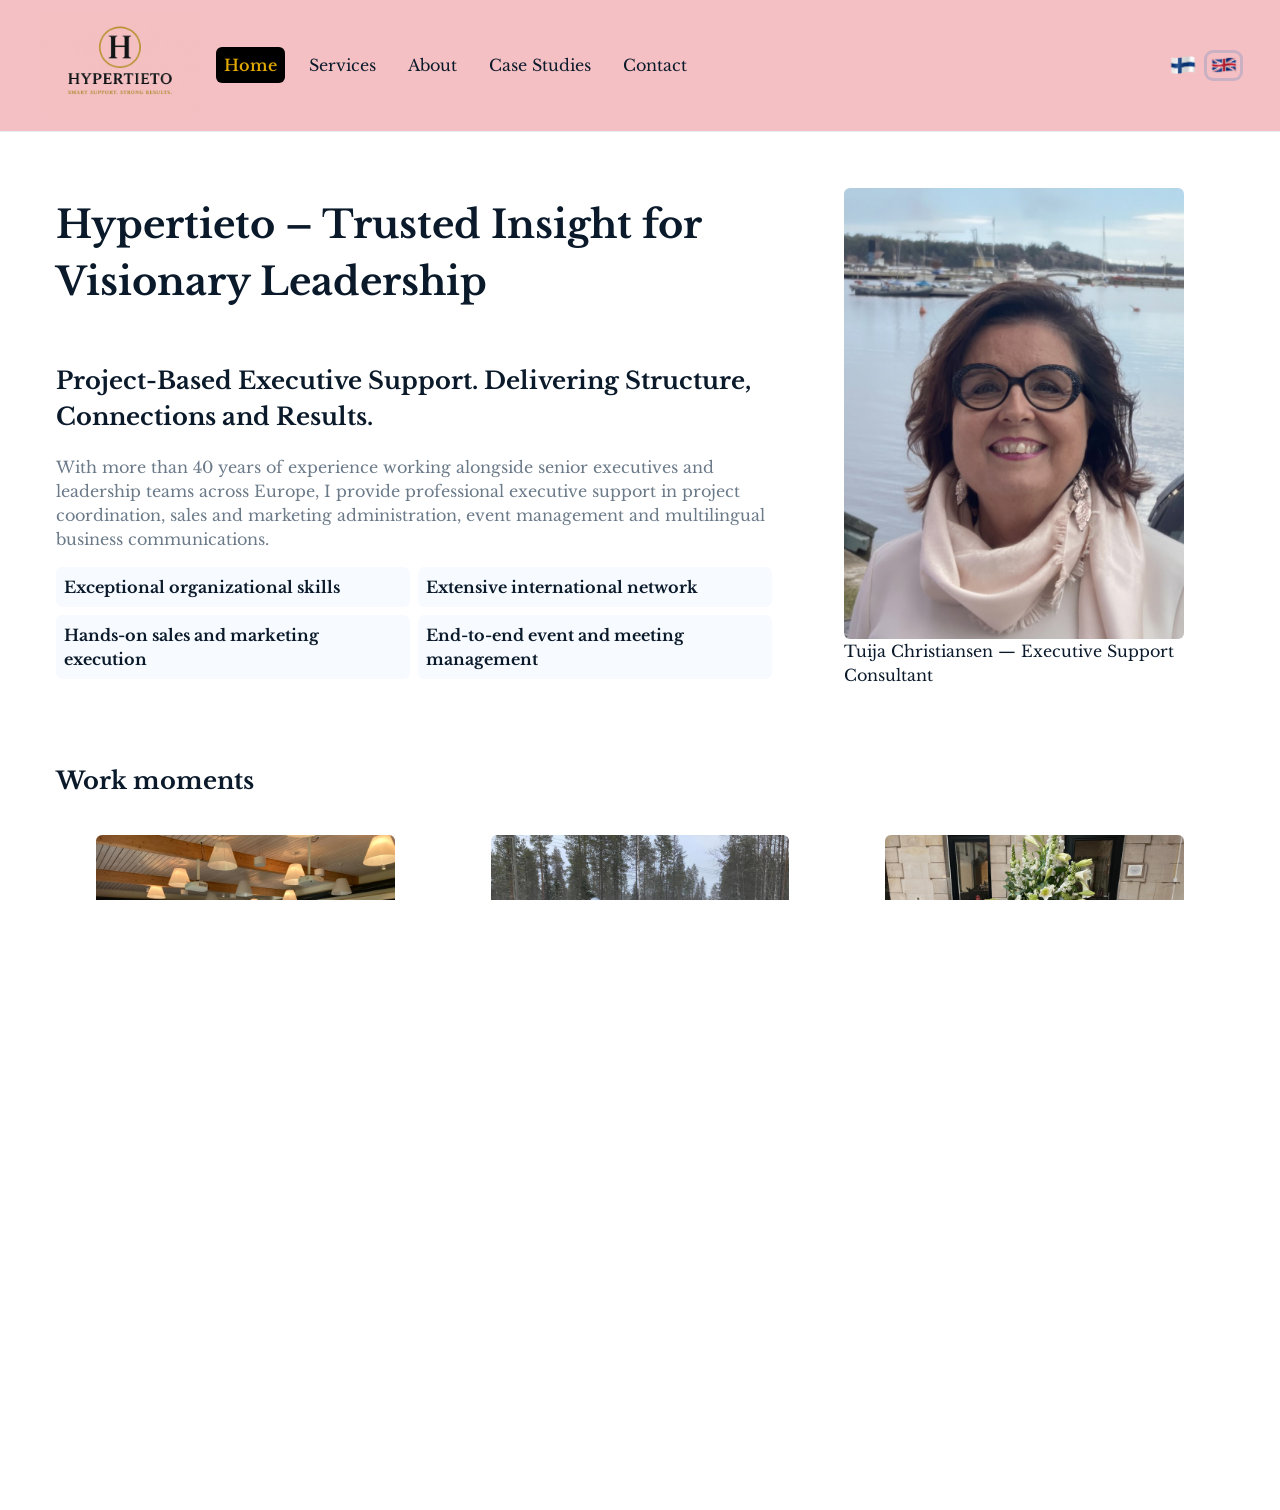
==== en/index.html @ 05f3f586 "Update contact icons and links across multiple HTML files for consistency" ====
<!doctype html>
<!--===========================================================================================

    Hypertieto - englanninkielinen etusivu
    Rakenne: header, main, footer
    Muokkaa pääsisältöä kohdasta: PÄÄSISÄLTÖ
    
============================================================================================-->

<html lang="en">
<head>
    <meta charset="utf-8">
    <meta name="viewport" content="width=device-width, initial-scale=1.0">
    <meta name="description" content="Hypertieto – Virtual Executive Assistant Services. Executive Assistant services delivered as projects: organisation, sales & marketing support, events and meetings.">
    <link rel="icon" href="../img/favicon.ico">
    <title>Hypertieto - Trusted Insight for Visionary Leadership</title>

    <link rel="preconnect" href="https://fonts.googleapis.com">
    <link rel="preconnect" href="https://fonts.gstatic.com" crossorigin>
    <link href="https://fonts.googleapis.com/css2?family=Libre+Baskerville:ital,wght@0,400..700;1,400..700&display=swap"
        rel="stylesheet">

    <!-- Päätyylit -->
    <link rel="stylesheet" href="../css/styles.css">

    <!-- Kieliversiot / SEO -->
    <link rel="alternate" href="../index.html" hreflang="fi">
    <link rel="canonical" href="/en/index.html">
</head>

<body>
    <!-- ==============================================================
        HEADER: logo, päävalikko, kielivalinta ja mobiilivalikko
    =============================================================== -->
    <header class="site-header">
        <div class="container header-inner">
            <!-- Logo: linkki englanninkieliseen etusivuun -->
            <a href="/en/index.html" class="logo" aria-label="Hypertieto">
                <img src="/img/logo.png" alt="Hypertieto logo" width="160" height="40">
            </a>

            <!-- Päävalikko (näkyy suuremmilla näytöillä) -->
            <nav class="main-nav" aria-label="Main menu">
                <ul>
                    <li><a href="/en/index.html">Home</a></li>
                    <li><a href="/en/services.html">Services</a></li>
                    <li><a href="/en/about.html">About</a></li>
                    <li><a href="/en/case-studies.html">Case Studies</a></li>
                    <li><a href="/en/contact.html">Contact</a></li>
                </ul>
            </nav>

            <!-- Oikean reuna: kielivalinta ja mobiilivalikon painike -->
            <div class="header-right">
                <!-- Kielivalinnat -->
                <div class="lang-switch" aria-hidden="false">
                    <button class="lang-btn" id="lang-fi" aria-label="Suomi" title="Suomi">
                        <img src="/img/flag-fi.png" alt="Suomen lippu" width="28" height="20">
                    </button>
                    <button class="lang-btn" id="lang-en" aria-label="English" title="English">
                        <img src="/img/flag-en.png" alt="UK/US flag" width="28" height="20">
                    </button>
                </div>

                <!-- Hampurilaispainike mobiilivalikolle -->
                <button id="menu-toggle" class="menu-toggle" aria-expanded="false" aria-controls="mobile-menu"
                    aria-label="Open menu">
                    <span class="hamburger" aria-hidden="true"></span>
                </button>
            </div>
        </div>

        <!-- Mobiilivalikko (piilotettu oletuksena; JS näyttää/piilottaa) -->
        <div id="mobile-menu" class="mobile-menu" hidden>
            <nav aria-label="Mobile main menu">
                <ul>
                    <li><a href="/en/index.html">Home</a></li>
                    <li><a href="/en/services.html">Services</a></li>
                    <li><a href="/en/about.html">About</a></li>
                    <li><a href="/en/case-studies.html">Case Studies</a></li>
                    <li><a href="/en/contact.html">Contact</a></li>
                </ul>
            </nav>
        </div>
    </header>

    <!-- =================================================================
        PÄÄSISÄLTÖ
        Käyttäjälle ohjeet: Täällä saa tehdä muutoksia etusivun sisältöön!
    ================================================================== -->
    <main id="main" class="site-main">
        <!-- HERO-OSIO -->
        <section class="hero">
            <div class="container hero-grid">
                <!-- Tekstisisältö -->
                <div class="hero-content">
                    <h1 class="hero-title">Hypertieto – Trusted Insight for
                        Visionary Leadership</h1>
                    </br>
                    <h2>Project-Based Executive Support. Delivering Structure, Connections and Results.</h2>
                    <p class="lead">
                        With more than 40 years of experience working alongside senior executives and leadership
                        teams across Europe, I provide professional executive support in project coordination, sales
                        and marketing administration, event management and multilingual business
                        communications.
                    </p>

                        <!-- CTA-painike
                        <div class="hero-ctas">
                            <a class="btn btn-primary" href="contact.html#book">Book a 20 min call</a>
                        </div>
                        -->

                    <!-- Vahvuuslista -->
                    <ul class="highlights">
                        <li><strong>Exceptional organizational skills</strong></li>
                        <li><strong>Extensive international network</strong></li>
                        <li><strong>Hands-on sales and marketing execution</strong></li>
                        <li><strong>End-to-end event and meeting management</strong></li>
                    </ul>
                </div>

                <!-- Profiilikuva -->
                <figure class="hero-figure">
                    <img src="../img/tuija_2.jpg" alt="Tuija Christiansen profile" width="420" height="560">
                    <figcaption>Tuija Christiansen — Executive Support Consultant</figcaption>
                </figure>
            </div>
        </section>

        <!-- GALLERIA -->
        <section class="gallery-teaser">
            <div class="container">
                <h2>Work moments</h2>

                <div class="gallery-grid">
                    <figure>
                        <img src="../img/meeting_germany.jpg" alt="Meeting room organised by Tuija" width="360"
                            height="240" loading="lazy">
                        <figcaption>Meeting room in Germany</figcaption>
                    </figure>
                    <figure>
                        <img src="../img/finland.jpg" alt="Leadership team snowmobile outing in Finland" width="360"
                            height="240" loading="lazy">
                        <figcaption>Team day in Finland</figcaption>
                    </figure>
                    <figure>
                        <img src="../img/food.jpg" alt="Catering at an event" width="360" height="240" loading="lazy">
                        <figcaption>Event catering</figcaption>
                    </figure>
                </div>

                <p><a class="btn" href="case-studies.html">See case studies</a></p>
            </div>
        </section>
    </main>

    <!-- ==============================================================
       ALATUNNISTE / FOOTER
    =============================================================== -->
    <footer class="site-footer">
        <div class="container footer-grid">
            <div>
                <h3>Hypertieto</h3>
                <p>Tuija Christiansen | Executive Support Consultant | Project Coordination, Events & Executive
                Services Across Europe</p>

                <!-- Yhteystiedot -->
                <div class="footer-contact">
                    <a href="mailto:tuija.christiansen@hypertieto.fi" class="contact-link">
                        <svg class="contact-icon" xmlns="https://www.w3.org/2000/svg" viewBox="0 0 512 512"
                            aria-hidden="true">
                            <path fill="currentColor"
                                d="M502.3 190.8 327.4 338.2c-22.2 18.9-54.6 18.9-76.8 0L9.7 190.8C3.9 186.1 0 178.7 0 170.7V96c0-26.5 21.5-48 48-48h416c26.5 0 48 21.5 48 48v74.7c0 8-3.9 15.4-9.7 20.1zM0 224v192c0 26.5 21.5 48 48 48h416c26.5 0 48-21.5 48-48V224L327.4 371.4c-22.2 18.9-54.6 18.9-76.8 0L0 224z" />
                        </svg>
                        <span>tuija.christiansen@hypertieto.fi</span>
                    </a>

                    <a href="tel:+358505681187" class="contact-link">
                        <svg class="contact-icon" xmlns="https://www.w3.org/2000/svg" viewBox="0 0 512 512"
                            aria-hidden="true">
                            <path fill="currentColor"
                                d="M511.7 387.3c-2.2 49.6-42.2 89.6-91.8 91.8-52.8 2.4-105.6-14.2-152.8-47.2-47.2-33-85.6-77.6-114.4-129.6-28.8-52-44.8-108.8-47.2-161.6-2.2-49.6 39.2-91.6 88.8-93.8 23.2-1 46.4 6.4 64.8 21.6l46.4 37.6c18.4 15.2 24.8 40.8 16.8 63.2l-20.8 57.6c-4.8 13.6-16.8 23.2-31.2 25.6l-52.8 8.8c14.4 28.8 34.4 55.2 58.4 77.6 24 22.4 51.2 40.8 80 54.4l8.8-52.8c2.4-14.4 12-26.4 25.6-31.2l57.6-20.8c22.4-8 48-1.6 63.2 16.8l37.6 46.4c15.2 18.4 22.6 41.6 21.6 64.8z" />
                        </svg>
                        <span>+358 50 5681187</span>
                    </a>
                </div>

                <!-- LinkedIn -->
                <div class="footer-social">
                    <a href="https://www.linkedin.com/in/tuija-christiansen-08aa6456/" class="linkedin-btn"
                        target="_blank" rel="noopener noreferrer">
                        <svg xmlns="https://www.w3.org/2000/svg" viewBox="0 0 448 512" class="linkedin-icon"
                            aria-hidden="true">
                            <path fill="currentColor"
                                d="M100.28 448H7.4V148.9h92.88zm-46.44-341C24.3 107 0 82.7 0 53.5A53.5 53.5 0 0 1 53.5 0C82.7 0 107 24.3 107 53.5c0 29.2-24.3 53.5-53.5 53.5zM447.9 448h-92.4V304.1c0-34.3-12.3-57.7-43.1-57.7-23.5 0-37.6 15.8-43.8 31.1-2.2 5.3-2.8 12.7-2.8 20.1V448h-92.4s1.2-270.7 0-299.1h92.4v42.4c12.3-19 34.3-46 83.5-46 61 0 107 39.8 107 125.4V448z" />
                        </svg>
                        <span>Let's connect!</span>
                    </a>
                </div>
            </div>

            <!-- Päivitysaikaleima -->
            <div class="footer-meta">
                <p>Last updated: <time datetime="2025-12-06">6 Dec 2025</time></p>
            </div>
        </div>
    </footer>

    <!-- Pää-JavaScript (käsittelee mobiilivalikon, kielivalinnan ja aktiivisen linkin korostuksen) -->
    <script src="../js/main.js" defer></script>
</body>

</html>
---- css/styles.css ----
/*  ====================================================================================================
    HUOM! Tässä tiedostossa muutetaan sivun visuaallista ilmettä. Jonas muokkaa tätä tarvittaessa.
    Jos et tiedä mitä teet, älä muokkaa tätä tiedostoa vahingossa.
    ====================================================================================================*/

/* =========================
   Perusasetukset ja muuttujat
   ========================= */
:root{
  --bg: #ffffff;
  --text: #0b1a2b;
  --muted: #6b7a89;
  --accent: #cd9b05;            /* pääaccent-väri (kulta) */
  --accent-alpha: rgba(205,155,5,0.85);
  --accent-2: #0b8f6b;
  --header-pink: #F5C0C3;       /* headerin / mobiilin korostusväri (vaaleanpunainen) */
  --max-width: 1200px;
  --container-padding: 1rem;
  --radius: 8px;
  --focus: 3px solid rgba(10,102,194,0.18);
  font-family: "Libre Baskerville", serif;
  color-scheme: light;
}

/* =========================
     Libre Baskerville - KAIKKI TEKSTIT
   ========================= */

/* Perusasetukset */
* { box-sizing: border-box; }
html, body { height: 100%; }
body{
  margin: 0;
  background: var(--bg);
  color: var(--text);
  line-height: 1.5;
  -webkit-font-smoothing: antialiased;
  font-size: 16px;
}

/* =========================
   Container
   ========================= */
.container{
  max-width: var(--max-width);
  margin: 0 auto;
  padding: 0 var(--container-padding);
}

/* =========================
   Header ja navigaatio
   ========================= */
.site-header{
  background: var(--header-pink);
  border-bottom: 1px solid #e6eef6;
  position: sticky;
  top: 0;
  z-index: 50;
}

.header-inner{
  display: flex;
  align-items: center;
  justify-content: space-between;
  gap: 1rem;
  padding: 0.75rem 0;
  width: 100%;
}

.header-right{
  margin-left: auto;
  display: flex;
  align-items: center;
  gap: 0.5rem;
}

/* Liput kielivaihtoehdoille */
.lang-switch{
  display: flex;
  gap: 0.5rem;
  align-items: center;
}
.lang-btn{
  background: transparent;
  border: 0;
  padding: 0.15rem;
  border-radius: 6px;
  cursor: pointer;
}
.lang-btn img{
  width: 28px;
  height: 20px;
  display: block;
  border-radius: 3px;
}
.lang-btn:focus{
  outline: none;
  box-shadow: 0 0 0 3px rgba(10,102,194,0.18);
}
.lang-btn.active-lang{
  box-shadow: 0 0 0 3px rgba(10,102,194,0.18);
}

/* Päävalikko (desktop) */
.main-nav ul{
  list-style: none;
  margin: 0;
  padding: 0;
  display: flex;
  gap: 1rem;
}
.main-nav a{
  color: var(--text);
  text-decoration: none;
  padding: 0.5rem;
  border-radius: 6px;
  transition: background .18s ease, color .18s ease;
}
.main-nav a:hover,
.main-nav a:focus{
  background: #000;
  color: #e2aa00;
}
.main-nav a[data-current="true"]{
  background: #000;
  color: #e2aa00;
  font-weight: 600;
}

/* Hampurilaispainike */
.menu-toggle{
  width: 44px;
  height: 36px;
  border-radius: 8px;
  border: 0;
  background: transparent;
  cursor: pointer;
  display: inline-flex;
  align-items: center;
  justify-content: center;
  padding: 6px;
}
.menu-toggle:focus{
  outline: none;
  box-shadow: 0 0 0 3px rgba(10,102,194,0.18);
}

/* Hampurilaisvalikon sivut */
.hamburger,
.hamburger::before,
.hamburger::after{
  display: block;
  width: 22px;
  height: 2px;
  background: var(--text);
  border-radius: 2px;
  transition: transform .25s ease, opacity .25s ease;
  position: relative;
}
.hamburger::before,
.hamburger::after{
  content: "";
  position: absolute;
  left: 0;
}
.hamburger::before{ top: -7px; }
.hamburger::after{ top: 7px; }
.menu-toggle[aria-expanded="true"] .hamburger{ background: transparent; }
.menu-toggle[aria-expanded="true"] .hamburger::before{
  transform: translateY(7px) rotate(45deg);
}
.menu-toggle[aria-expanded="true"] .hamburger::after{
  transform: translateY(-7px) rotate(-45deg);
}

/* =========================
   Mobiilivalikko
   ========================= */
.mobile-menu{
  position: fixed;
  inset: 0;
  display: grid;
  place-items: center;
  background: rgba(6,18,30,0.75);
  z-index: 120;
  padding: 2.5rem 1rem;
  transition: opacity .25s ease, transform .25s ease;
  opacity: 0;
  transform: scale(.98);
}
.mobile-menu[hidden]{ display: none; }
.mobile-menu[aria-hidden="false"]{ opacity: 1; transform: scale(1); }

.mobile-menu nav{ width: 100%; max-width: 420px; }
.mobile-menu nav ul{
  list-style: none;
  margin: 0;
  padding: 0;
  display: flex;
  flex-direction: column;
  gap: 1rem;
  align-items: flex-end;
}
.mobile-menu nav a{
  color: #fff;
  text-decoration: none;
  font-size: 1.15rem;
  padding: 0.5rem 0.75rem;
  border-radius: 8px;
  background: transparent;
  width: 100%;
  text-align: right;
  box-sizing: border-box;
}
.mobile-menu nav a:hover,
.mobile-menu nav a:focus{
  background: #000;
  color: #fff;
}

/* Mobiilin aktiivinen linkki käyttää headerin vaaleanpunaista väriä */
.mobile-menu nav a[data-current="true"] {
  background: #000;
  color: var(--header-pink);
  font-weight: 600;
}

@media (max-width: 420px){
  .mobile-menu nav ul{ align-items: center; }
  .mobile-menu nav a{ text-align: center; max-width: 100%; }
}

/* =========================
   Hero-osio
   ========================= */
.hero{ padding: 2.5rem 0; }
.hero-grid{
  display: grid;
  grid-template-columns: 1fr 420px;
  gap: 2rem;
  align-items: center;
}
.hero h1{
  font-size: clamp(1.6rem, 3.2vw, 2.4rem);
  margin: 0 0 0.5rem 0;
}
.lead{ color: var(--muted); margin: 0 0 1rem 0; }
.hero-ctas{ display: flex; gap: 0.75rem; margin: 1rem 0; }

/* =========================
   Painikkeet
   ========================= */
.btn{
  display: inline-block;
  padding: 0.6rem 1rem;
  border-radius: 8px;
  text-decoration: none;
  color: var(--text);
  border: 1px solid transparent;
  transition: background .18s ease, color .18s ease, transform .18s ease, box-shadow .18s ease;
  cursor: pointer;
  font-weight: 500;
}
.btn-primary{ background: var(--accent-alpha); color: #fff; }
.btn-outline{ background: transparent; border: 1px solid #cfe3fb; }
.btn:hover,
.btn:focus,
.btn-primary:hover,
.btn-primary:focus,
.btn-outline:hover,
.btn-outline:focus{
  background: #000;
  color: #fff;
  border-color: transparent;
  transform: translateY(-2px);
  box-shadow: 0 4px 12px rgba(10,102,194,0.2);
}

/* =========================
   Korostukset ja listat
   ========================= */
.highlights{
  list-style: none;
  padding: 0;
  margin: 1rem 0 0 0;
  display: grid;
  grid-template-columns: repeat(2, minmax(0,1fr));
  gap: 0.5rem;
}
.highlights li{
  background: #f7fbff;
  padding: 0.5rem;
  border-radius: 6px;
}

/* =========================
   Palveluiden kortit
   ========================= */
.service-grid{
  display: grid;
  grid-template-columns: repeat(3, 1fr);
  gap: 1rem;
  margin: 1.5rem 0;
}
.service-card{
  background: #fff;
  border: 1px solid #eef6fb;
  padding: 1rem;
  border-radius: 8px;
}
.service-card-media{
  position: relative;
  padding-top: 56.25%;
}
.service-card-media img{
  position: absolute;
  top: 0; left: 0;
  width: 100%;
  height: 100%;
}

.service-card:hover {
  border-color: #c9d3e7;
  background-color: #fafbff;
  box-shadow: 0 8px 24px rgba(11, 87, 208, 0.15);
  transform: translateY(-2px);
}

.service-card:focus {
  outline: none;
  border-color: #0b57d0;
  box-shadow:
    0 0 0 3px rgba(11, 87, 208, 0.25),
    0 8px 24px rgba(11, 87, 208, 0.15);
  background-color: #fafbff;
  transform: translateY(-2px);
}

/* =========================
   Referenssit ja lainaukset
   ========================= */
.cases .case{ margin-bottom: 1.25rem; }
.cases dl{
  display: grid;
  grid-template-columns: 120px 1fr;
  gap: 0.25rem 1rem;
}
.testimonials blockquote{
  background: #f3f7fb;
  padding: 1rem;
  border-left: 4px solid var(--accent);
  margin: 0.5rem 0;
  border-radius: 6px;
}

/* =========================
   Footer ja yhteystiedot
   ========================= */
.footer-contact{
  display: flex;
  flex-direction: column;
  gap: 0.75rem;
  margin: 1rem 0;
}
.contact-link{
  display: inline-flex;
  align-items: center;
  gap: 0.5rem;
  color: var(--text);
  text-decoration: none;
  font-weight: 500;
}
.contact-link:hover,
.contact-link:focus{
  color: var(--accent);
}
.contact-icon{
  width: 18px;
  height: 18px;
  flex-shrink: 0;
  fill: currentColor;
}

.site-footer{
  border-top: 1px solid #e6eef6;
  padding: 1.25rem 0;
  margin-top: 2rem;
  background: url("/img/background.jpeg") no-repeat center center;
  background-size: cover;
  color: #fff;
  position: relative;
}
.site-footer::before{
  content:"";
  position:absolute;
  inset:0;
  background: rgba(0,0,0,0.4);
  z-index:0;
}
.site-footer .container,
.site-footer .footer-grid,
.site-footer .footer-social,
.site-footer .footer-contact{
  position:relative;
  z-index:1;
}
.site-footer .contact-link{
  color:#fff;
}
.site-footer .contact-link:hover,
.site-footer .contact-link:focus{
  color:#cfe3fb;
}

/* LinkedIn painike footerissa */
.footer-social{ margin-top: 1rem; }
.linkedin-btn{
  display: inline-flex;
  align-items: center;
  gap: 0.5rem;
  background: #0a66c2;
  color: #fff;
  padding: 0.5rem 1rem;
  border-radius: 6px;
  text-decoration: none;
  font-weight: 600;
  transition: background .2s ease, color .2s ease;
}
.linkedin-btn:hover,
.linkedin-btn:focus{
  background: #000;
  color: #fff;
}
.linkedin-icon{
  width: 20px;
  height: 20px;
  flex-shrink: 0;
  fill: currentColor;
}

/* =========================
   Esteettömyys: fokus
   ========================= */
/* Näppäimistöfokus näkyviin, hiiriklikkauksissa ei näytetä oletuskehystä */
:focus:not(:focus-visible) { outline: none; }
:focus-visible { outline: var(--focus); outline-offset: 2px; }

/* =========================
   Responsiiviset katkaisupisteet
   ========================= */
@media (min-width: 701px){
  .main-nav{ display:flex; }
  .menu-toggle{ display:none; }
  .mobile-menu{ display:none; }
}

/* Tablet ja pienemmät näytöt */
@media (max-width: 1000px){
  .hero-grid{ grid-template-columns: 1fr 320px; }
  .service-grid{ grid-template-columns: repeat(2, 1fr); }
}

/* Mobiili */
@media (max-width: 700px){
  .header-inner{position: relative; justify-content: space-between;}
  .main-nav{display: none;}
  .menu-toggle{position: static; transform: none; margin: 0; z-index: 60;}
  .mobile-menu nav ul {align-items: center; text-align: center;}
  .mobile-menu nav a {text-align: center; max-width: 100%;  width: 100%;}
  .header-right {margin-left: auto;display: flex; align-items: center; gap: 0.5rem;}
  .hero-grid{grid-template-columns: 1fr;}
  .service-grid{grid-template-columns: 1fr;}
  .hero-figure{order: -1;} /* kuva näkyy ensin mobiilissa, teksti jälkeen */
  .lang-btn img{width: 24px; height: 18px;}
}

/* =========================
   Apuluokat
   ========================= */
.text-muted{ color: var(--muted); }
.center{ text-align: center; }

/* =========================
   Kuvien asetukset ja galleriat
   ========================= */
img{ max-width: 100%; height: auto; display: block; border-radius: 6px; }
.gallery-grid{
  display: grid;
  grid-template-columns: repeat(3, 1fr);
  gap: 1rem;
  margin-top: 1rem;
}
@media (max-width: 900px){ .gallery-grid{ grid-template-columns: repeat(2, 1fr); } }
@media (max-width: 600px){ .gallery-grid{ grid-template-columns: 1fr; } }

.about-grid{
  display: grid;
  grid-template-columns: 360px 1fr;
  gap: 1rem;
  align-items: start;
}
@media (max-width: 800px){ .about-grid{ grid-template-columns: 1fr; } }

.additional-photos{
  display: grid;
  grid-template-columns: repeat(2, 1fr);
  gap: 1rem;
  margin-top: 1rem;
}
@media (max-width: 700px){ .additional-photos{ grid-template-columns: 1fr; } }

/* =========================
   Lomakkeet ja validointi
   ========================= */
.mobile-menu nav a{ line-height: 1.4; }
.contact-form form{
  display: grid;
  gap: 0.75rem;
  max-width: 720px;
}
.contact-form label{ font-weight: 600; }
.contact-form input[type="text"],
.contact-form input[type="email"],
.contact-form input[type="tel"],
.contact-form input[type="number"],
.contact-form input[type="date"],
.contact-form select,
.contact-form textarea{
  padding: 0.6rem;
  border: 1px solid #dfeaf6;
  border-radius: 6px;
  font: inherit;
}
.contact-form input:focus,
.contact-form select:focus,
.contact-form textarea:focus{
  outline: none;
  box-shadow: var(--focus);
}
.contact-form input:invalid:not(:placeholder-shown),
.contact-form select:invalid:not(:placeholder-shown),
.contact-form textarea:invalid:not(:placeholder-shown){
  border-color: #e74c3c;
  box-shadow: 0 0 0 3px rgba(231,76,60,0.1);
}
.contact-form input:valid:not(:placeholder-shown),
.contact-form select:valid:not(:placeholder-shown),
.contact-form textarea:valid:not(:placeholder-shown){
  border-color: #27ae60;
}
.error-message{
  display: none;
  color: #e74c3c;
  font-size: 0.85rem;
  margin-top: 0.25rem;
}
.error-message.show{
  display: block;
}

/* =========================
   Pieniä korjauksia ja hienosäätöä
   ========================= */
html, body { overflow-x: hidden; }
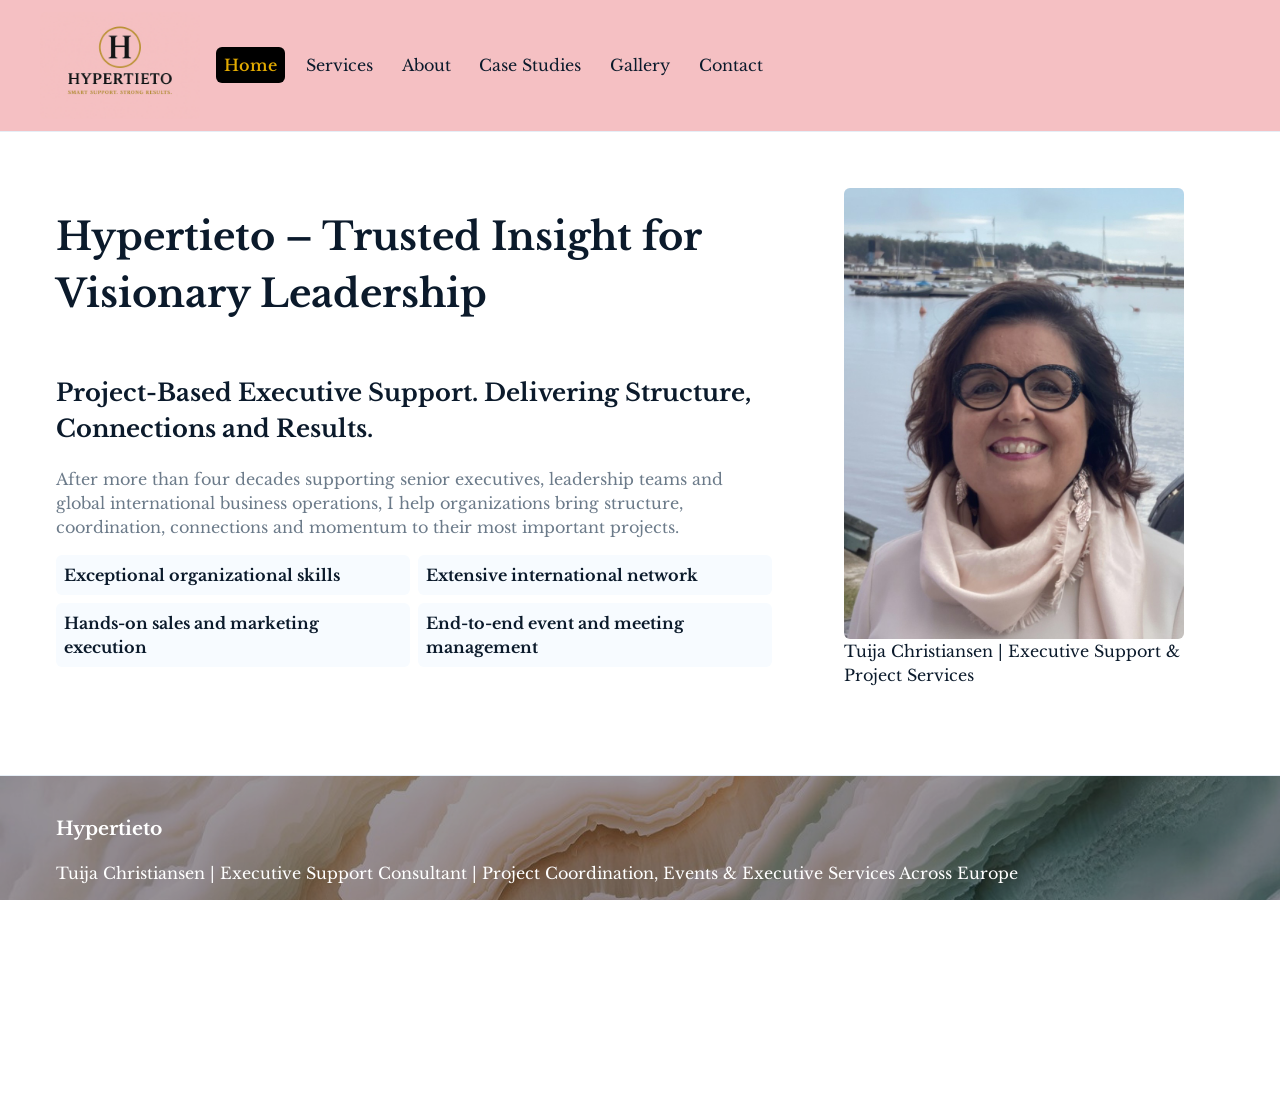
==== commit 1ccab8a7: "Refactor website structure and content updates - Removed Finnish language alternate links from Engli" ====
--- a/en/index.html
+++ b/en/index.html
@@ -11,9 +11,9 @@
 <head>
     <meta charset="utf-8">
     <meta name="viewport" content="width=device-width, initial-scale=1.0">
-    <meta name="description" content="Hypertieto – Virtual Executive Assistant Services. Executive Assistant services delivered as projects: organisation, sales & marketing support, events and meetings.">
+    <meta name="description" content="Tuija Christiansen | Executive Support & Project Services. Project-based executive support, coordination and event management for international business operations.">
     <link rel="icon" href="../img/favicon.ico">
-    <title>Hypertieto - Trusted Insight for Visionary Leadership</title>
+    <title>Tuija Christiansen | Executive Support &amp; Project Services</title>
 
     <link rel="preconnect" href="https://fonts.googleapis.com">
     <link rel="preconnect" href="https://fonts.gstatic.com" crossorigin>
@@ -24,7 +24,6 @@
     <link rel="stylesheet" href="../css/styles.css">
 
     <!-- Kieliversiot / SEO -->
-    <link rel="alternate" href="../index.html" hreflang="fi">
     <link rel="canonical" href="/en/index.html">
 </head>
 
@@ -46,22 +45,13 @@
                     <li><a href="/en/services.html">Services</a></li>
                     <li><a href="/en/about.html">About</a></li>
                     <li><a href="/en/case-studies.html">Case Studies</a></li>
+                    <li><a href="/en/gallery.html">Gallery</a></li>
                     <li><a href="/en/contact.html">Contact</a></li>
                 </ul>
             </nav>
 
             <!-- Oikean reuna: kielivalinta ja mobiilivalikon painike -->
             <div class="header-right">
-                <!-- Kielivalinnat -->
-                <div class="lang-switch" aria-hidden="false">
-                    <button class="lang-btn" id="lang-fi" aria-label="Suomi" title="Suomi">
-                        <img src="/img/flag-fi.png" alt="Suomen lippu" width="28" height="20">
-                    </button>
-                    <button class="lang-btn" id="lang-en" aria-label="English" title="English">
-                        <img src="/img/flag-en.png" alt="UK/US flag" width="28" height="20">
-                    </button>
-                </div>
-
                 <!-- Hampurilaispainike mobiilivalikolle -->
                 <button id="menu-toggle" class="menu-toggle" aria-expanded="false" aria-controls="mobile-menu"
                     aria-label="Open menu">
@@ -78,6 +68,7 @@
                     <li><a href="/en/services.html">Services</a></li>
                     <li><a href="/en/about.html">About</a></li>
                     <li><a href="/en/case-studies.html">Case Studies</a></li>
+                    <li><a href="/en/gallery.html">Gallery</a></li>
                     <li><a href="/en/contact.html">Contact</a></li>
                 </ul>
             </nav>
@@ -99,10 +90,9 @@
                     </br>
                     <h2>Project-Based Executive Support. Delivering Structure, Connections and Results.</h2>
                     <p class="lead">
-                        With more than 40 years of experience working alongside senior executives and leadership
-                        teams across Europe, I provide professional executive support in project coordination, sales
-                        and marketing administration, event management and multilingual business
-                        communications.
+                        After more than four decades supporting senior executives, leadership teams and global
+                        international business operations, I help organizations bring structure, coordination,
+                        connections and momentum to their most important projects.
                     </p>
 
                         <!-- CTA-painike
@@ -123,36 +113,11 @@
                 <!-- Profiilikuva -->
                 <figure class="hero-figure">
                     <img src="../img/tuija_2.jpg" alt="Tuija Christiansen profile" width="420" height="560">
-                    <figcaption>Tuija Christiansen — Executive Support Consultant</figcaption>
+                    <figcaption>Tuija Christiansen | Executive Support &amp; Project Services</figcaption>
                 </figure>
             </div>
         </section>
 
-        <!-- GALLERIA -->
-        <section class="gallery-teaser">
-            <div class="container">
-                <h2>Work moments</h2>
-
-                <div class="gallery-grid">
-                    <figure>
-                        <img src="../img/meeting_germany.jpg" alt="Meeting room organised by Tuija" width="360"
-                            height="240" loading="lazy">
-                        <figcaption>Meeting room in Germany</figcaption>
-                    </figure>
-                    <figure>
-                        <img src="../img/finland.jpg" alt="Leadership team snowmobile outing in Finland" width="360"
-                            height="240" loading="lazy">
-                        <figcaption>Team day in Finland</figcaption>
-                    </figure>
-                    <figure>
-                        <img src="../img/food.jpg" alt="Catering at an event" width="360" height="240" loading="lazy">
-                        <figcaption>Event catering</figcaption>
-                    </figure>
-                </div>
-
-                <p><a class="btn" href="case-studies.html">See case studies</a></p>
-            </div>
-        </section>
     </main>
 
     <!-- ==============================================================
@@ -202,7 +167,7 @@
 
             <!-- Päivitysaikaleima -->
             <div class="footer-meta">
-                <p>Last updated: <time datetime="2025-12-06">6 Dec 2025</time></p>
+                <p>Last updated: <time id="paivitetty"></time></p>
             </div>
         </div>
     </footer>
@@ -211,4 +176,4 @@
     <script src="../js/main.js" defer></script>
 </body>
 
-</html>+</html>
--- a/css/styles.css
+++ b/css/styles.css
@@ -74,45 +74,19 @@
   gap: 0.5rem;
 }
 
-/* Liput kielivaihtoehdoille */
-.lang-switch{
-  display: flex;
-  gap: 0.5rem;
-  align-items: center;
-}
-.lang-btn{
-  background: transparent;
-  border: 0;
-  padding: 0.15rem;
-  border-radius: 6px;
-  cursor: pointer;
-}
-.lang-btn img{
-  width: 28px;
-  height: 20px;
-  display: block;
-  border-radius: 3px;
-}
-.lang-btn:focus{
-  outline: none;
-  box-shadow: 0 0 0 3px rgba(10,102,194,0.18);
-}
-.lang-btn.active-lang{
-  box-shadow: 0 0 0 3px rgba(10,102,194,0.18);
-}
-
 /* Päävalikko (desktop) */
 .main-nav ul{
   list-style: none;
   margin: 0;
   padding: 0;
   display: flex;
-  gap: 1rem;
+  gap: clamp(0.15rem, 1vw, 1rem);
 }
 .main-nav a{
   color: var(--text);
   text-decoration: none;
   padding: 0.5rem;
+  font-size: clamp(0.78rem, 1.6vw, 1rem);
   border-radius: 6px;
   transition: background .18s ease, color .18s ease;
 }
@@ -471,7 +445,6 @@
   .hero-grid{grid-template-columns: 1fr;}
   .service-grid{grid-template-columns: 1fr;}
   .hero-figure{order: -1;} /* kuva näkyy ensin mobiilissa, teksti jälkeen */
-  .lang-btn img{width: 24px; height: 18px;}
 }
 
 /* =========================
@@ -490,8 +463,122 @@
   gap: 1rem;
   margin-top: 1rem;
 }
+.gallery-grid figure{
+  margin: 0;
+  overflow: hidden;
+  border-radius: var(--radius);
+  background: #f7fbff;
+}
+.gallery-grid figcaption{
+  padding: 0.75rem;
+  color: var(--text);
+}
+.gallery-grid--full{
+  grid-template-columns: repeat(3, minmax(0, 1fr));
+  margin-bottom: 2rem;
+}
+.gallery-grid--full img{
+  width: 100%;
+  aspect-ratio: 4 / 3;
+  object-fit: cover;
+  border-radius: 0;
+}
+.gallery-item{
+  display: block;
+  width: 100%;
+  padding: 0;
+  border: 0;
+  background: transparent;
+  cursor: zoom-in;
+  overflow: hidden;
+}
+.gallery-item img{
+  transition: transform .2s ease;
+}
+.gallery-item:hover img,
+.gallery-item:focus-visible img{
+  transform: scale(1.04);
+}
+.lightbox{
+  position: fixed;
+  inset: 0;
+  z-index: 200;
+  display: grid;
+  grid-template-columns: auto minmax(0, 1fr) auto;
+  align-items: center;
+  gap: 1rem;
+  padding: 1.5rem 4.5rem;
+  background: rgba(6, 18, 30, .92);
+}
+.lightbox[hidden]{ display: none; }
+.lightbox__figure{
+  display: grid;
+  justify-items: center;
+  gap: .75rem;
+  margin: 0;
+  min-width: 0;
+}
+.lightbox__image{
+  width: auto;
+  max-width: 100%;
+  max-height: calc(100vh - 7rem);
+  object-fit: contain;
+  border-radius: var(--radius);
+}
+.lightbox__caption{
+  color: #fff;
+  text-align: center;
+}
+.lightbox__close,
+.lightbox__control{
+  display: grid;
+  place-items: center;
+  width: 44px;
+  height: 44px;
+  border: 1px solid rgba(255, 255, 255, .7);
+  border-radius: 50%;
+  background: rgba(0, 0, 0, .3);
+  color: #fff;
+  cursor: pointer;
+  font: inherit;
+  font-size: 1.5rem;
+}
+.lightbox__close{
+  position: absolute;
+  top: 1rem;
+  right: 1rem;
+}
+.lightbox__control:hover,
+.lightbox__control:focus-visible,
+.lightbox__close:hover,
+.lightbox__close:focus-visible{
+  background: #000;
+  color: #fff;
+}
+body.is-lightbox-open{ overflow: hidden; }
+.entrepreneurial-experience{ margin-top: 2rem; }
+.gallery-page{ padding-top: 2rem; }
+.page-intro{ max-width: 760px; margin-bottom: 1.5rem; }
 @media (max-width: 900px){ .gallery-grid{ grid-template-columns: repeat(2, 1fr); } }
-@media (max-width: 600px){ .gallery-grid{ grid-template-columns: 1fr; } }
+@media (max-width: 600px){
+  .gallery-grid{ grid-template-columns: 1fr; }
+  .gallery-page{ padding-top: 1.25rem; }
+  .lightbox{
+    grid-template-columns: 1fr;
+    grid-template-rows: minmax(0, 1fr) auto;
+    gap: .5rem;
+    padding: 4rem 1rem 1rem;
+  }
+  .lightbox__figure{ grid-row: 1; }
+  .lightbox__image{ max-height: calc(100vh - 10rem); }
+  .lightbox__control{
+    position: absolute;
+    top: 50%;
+    transform: translateY(-50%);
+  }
+  .lightbox__control--previous{ left: .5rem; }
+  .lightbox__control--next{ right: .5rem; }
+}
 
 .about-grid{
   display: grid;
@@ -561,4 +648,4 @@
 /* =========================
    Pieniä korjauksia ja hienosäätöä
    ========================= */
-html, body { overflow-x: hidden; }+html, body { overflow-x: hidden; }
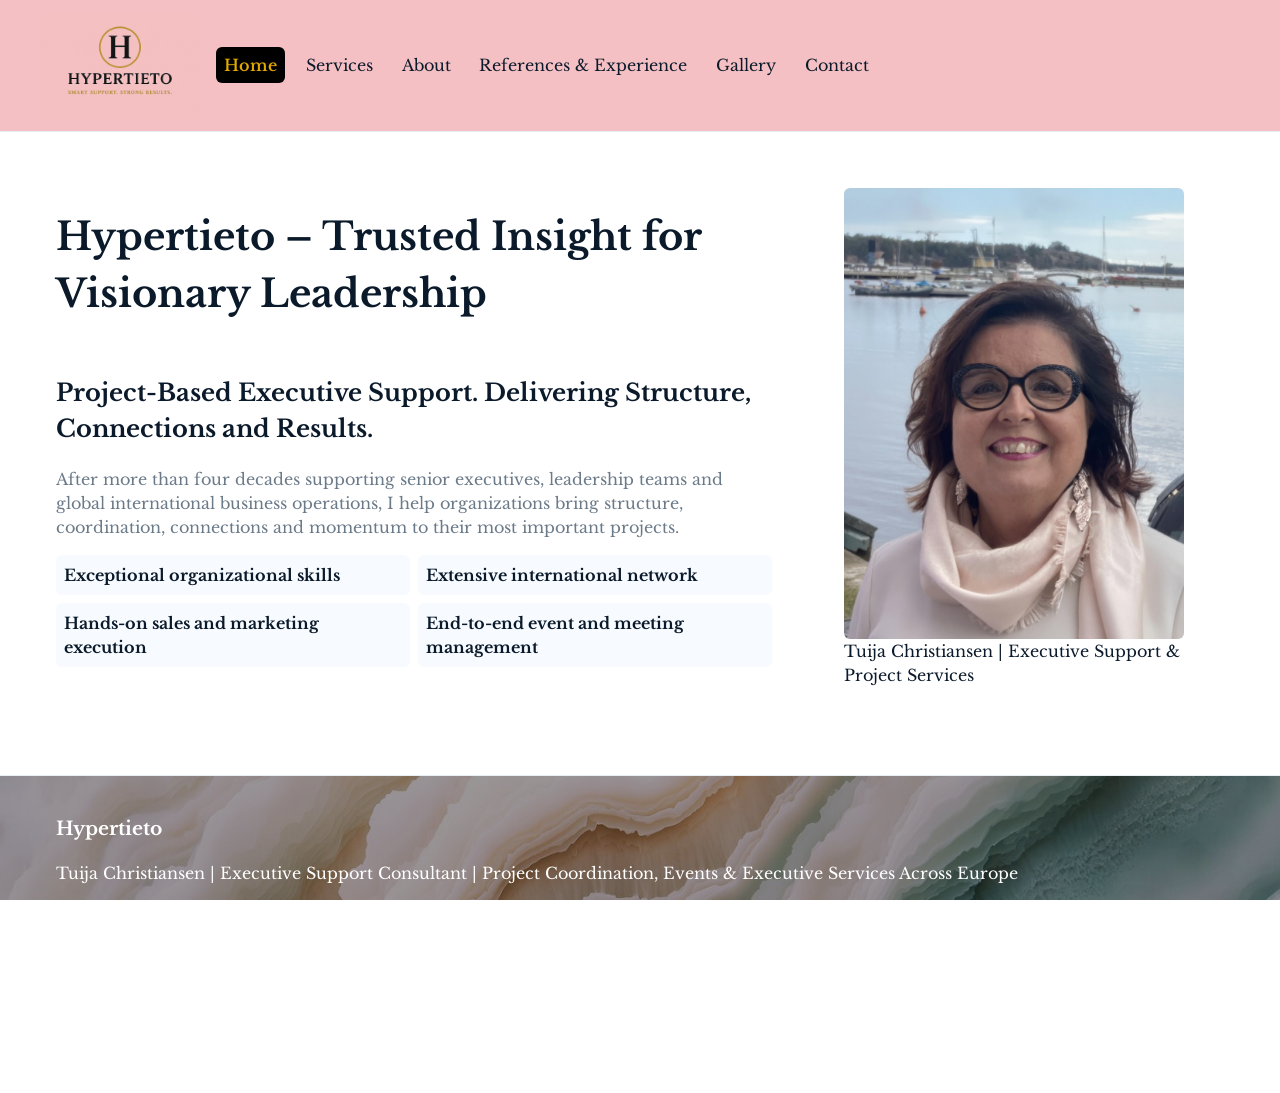
==== commit 6bfa901b: "3.0 version Update "Case Studies" link text to "References & Experience" across multiple HTML files" ====
--- a/en/index.html
+++ b/en/index.html
@@ -44,7 +44,7 @@
                     <li><a href="/en/index.html">Home</a></li>
                     <li><a href="/en/services.html">Services</a></li>
                     <li><a href="/en/about.html">About</a></li>
-                    <li><a href="/en/case-studies.html">Case Studies</a></li>
+                    <li><a href="/en/case-studies.html">References & Experience</a></li>
                     <li><a href="/en/gallery.html">Gallery</a></li>
                     <li><a href="/en/contact.html">Contact</a></li>
                 </ul>
@@ -67,7 +67,7 @@
                     <li><a href="/en/index.html">Home</a></li>
                     <li><a href="/en/services.html">Services</a></li>
                     <li><a href="/en/about.html">About</a></li>
-                    <li><a href="/en/case-studies.html">Case Studies</a></li>
+                    <li><a href="/en/case-studies.html">References & Experience</a></li>
                     <li><a href="/en/gallery.html">Gallery</a></li>
                     <li><a href="/en/contact.html">Contact</a></li>
                 </ul>
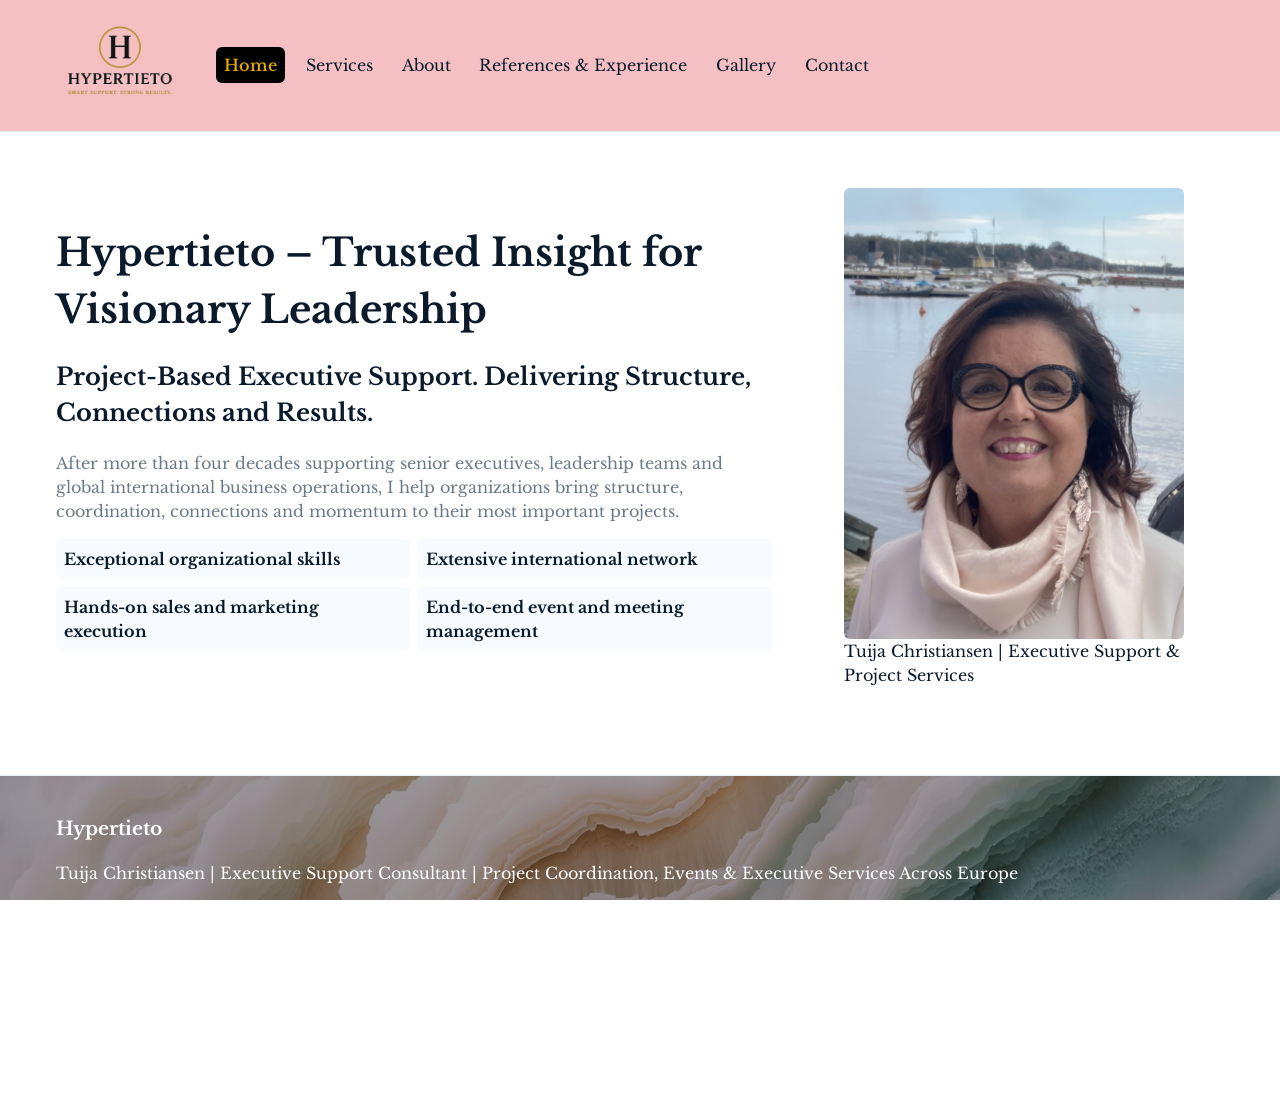
==== commit 751c45da: "Add responsive hero images and adjust layout for mobile view" ====
--- a/en/index.html
+++ b/en/index.html
@@ -8,15 +8,21 @@
 ============================================================================================-->
 
 <html lang="en">
+
 <head>
     <meta charset="utf-8">
     <meta name="viewport" content="width=device-width, initial-scale=1.0">
-    <meta name="description" content="Tuija Christiansen | Executive Support & Project Services. Project-based executive support, coordination and event management for international business operations.">
+
+    <meta name="description"
+        content="Tuija Christiansen | Executive Support &amp; Project Services. Project-based executive support, coordination and event management for international business operations.">
+
     <link rel="icon" href="../img/favicon.ico">
+
     <title>Tuija Christiansen | Executive Support &amp; Project Services</title>
 
     <link rel="preconnect" href="https://fonts.googleapis.com">
     <link rel="preconnect" href="https://fonts.gstatic.com" crossorigin>
+
     <link href="https://fonts.googleapis.com/css2?family=Libre+Baskerville:ital,wght@0,400..700;1,400..700&display=swap"
         rel="stylesheet">
 
@@ -28,152 +34,281 @@
 </head>
 
 <body>
+
     <!-- ==============================================================
-        HEADER: logo, päävalikko, kielivalinta ja mobiilivalikko
+        HEADER: logo, päävalikko ja mobiilivalikko
     =============================================================== -->
     <header class="site-header">
+
         <div class="container header-inner">
-            <!-- Logo: linkki englanninkieliseen etusivuun -->
+
+            <!-- Logo -->
             <a href="/en/index.html" class="logo" aria-label="Hypertieto">
                 <img src="/img/logo.png" alt="Hypertieto logo" width="160" height="40">
             </a>
 
-            <!-- Päävalikko (näkyy suuremmilla näytöillä) -->
+            <!-- Päävalikko desktop -->
             <nav class="main-nav" aria-label="Main menu">
                 <ul>
                     <li><a href="/en/index.html">Home</a></li>
                     <li><a href="/en/services.html">Services</a></li>
                     <li><a href="/en/about.html">About</a></li>
-                    <li><a href="/en/case-studies.html">References & Experience</a></li>
+                    <li><a href="/en/case-studies.html">References &amp; Experience</a></li>
                     <li><a href="/en/gallery.html">Gallery</a></li>
                     <li><a href="/en/contact.html">Contact</a></li>
                 </ul>
             </nav>
 
-            <!-- Oikean reuna: kielivalinta ja mobiilivalikon painike -->
+            <!-- Mobiilivalikon painike -->
             <div class="header-right">
-                <!-- Hampurilaispainike mobiilivalikolle -->
+
                 <button id="menu-toggle" class="menu-toggle" aria-expanded="false" aria-controls="mobile-menu"
                     aria-label="Open menu">
+
                     <span class="hamburger" aria-hidden="true"></span>
+
                 </button>
+
             </div>
+
         </div>
 
-        <!-- Mobiilivalikko (piilotettu oletuksena; JS näyttää/piilottaa) -->
+        <!-- Mobiilivalikko -->
         <div id="mobile-menu" class="mobile-menu" hidden>
+
             <nav aria-label="Mobile main menu">
+
                 <ul>
                     <li><a href="/en/index.html">Home</a></li>
                     <li><a href="/en/services.html">Services</a></li>
                     <li><a href="/en/about.html">About</a></li>
-                    <li><a href="/en/case-studies.html">References & Experience</a></li>
+                    <li><a href="/en/case-studies.html">References &amp; Experience</a></li>
                     <li><a href="/en/gallery.html">Gallery</a></li>
                     <li><a href="/en/contact.html">Contact</a></li>
                 </ul>
+
             </nav>
+
         </div>
+
     </header>
+
 
     <!-- =================================================================
         PÄÄSISÄLTÖ
-        Käyttäjälle ohjeet: Täällä saa tehdä muutoksia etusivun sisältöön!
     ================================================================== -->
     <main id="main" class="site-main">
+
         <!-- HERO-OSIO -->
         <section class="hero">
+
             <div class="container hero-grid">
-                <!-- Tekstisisältö -->
+
+                <!-- ======================================================
+                    HERO-TEXT
+                ======================================================= -->
                 <div class="hero-content">
-                    <h1 class="hero-title">Hypertieto – Trusted Insight for
-                        Visionary Leadership</h1>
-                    </br>
-                    <h2>Project-Based Executive Support. Delivering Structure, Connections and Results.</h2>
+
+                    <!-- Pääotsikko -->
+                    <h1 class="hero-title">
+                        Hypertieto – Trusted Insight for Visionary Leadership
+                    </h1>
+
+
+                    <!-- ==================================================
+                        MOBIILIKUVA
+
+                        Näkyy vain mobiilissa.
+                        Sijaitsee heti H1-otsikon jälkeen.
+                    =================================================== -->
+                    <figure class="hero-figure hero-figure-mobile">
+
+                        <img src="../img/tuija_2.jpg" alt="Tuija Christiansen profile" width="420" height="560">
+
+                        <figcaption>
+                            Tuija Christiansen | Executive Support &amp; Project Services
+                        </figcaption>
+
+                    </figure>
+
+
+                    <!-- Alaotsikko -->
+                    <h2>
+                        Project-Based Executive Support. Delivering Structure, Connections and Results.
+                    </h2>
+
+
+                    <!-- Esittelyteksti -->
                     <p class="lead">
                         After more than four decades supporting senior executives, leadership teams and global
                         international business operations, I help organizations bring structure, coordination,
                         connections and momentum to their most important projects.
                     </p>
 
-                        <!-- CTA-painike
-                        <div class="hero-ctas">
-                            <a class="btn btn-primary" href="contact.html#book">Book a 20 min call</a>
-                        </div>
-                        -->
-
-                    <!-- Vahvuuslista -->
+
+                    <!-- ==================================================
+                        CTA-painike
+                        Poistettu käytöstä tällä hetkellä.
+                    =================================================== -->
+                    <!--
+                    <div class="hero-ctas">
+                        <a class="btn btn-primary" href="contact.html#book">
+                            Book a 20 min call
+                        </a>
+                    </div>
+                    -->
+
+
+                    <!-- ==================================================
+                        VAHVUUSLISTA
+                    =================================================== -->
                     <ul class="highlights">
-                        <li><strong>Exceptional organizational skills</strong></li>
-                        <li><strong>Extensive international network</strong></li>
-                        <li><strong>Hands-on sales and marketing execution</strong></li>
-                        <li><strong>End-to-end event and meeting management</strong></li>
+
+                        <li>
+                            <strong>Exceptional organizational skills</strong>
+                        </li>
+
+                        <li>
+                            <strong>Extensive international network</strong>
+                        </li>
+
+                        <li>
+                            <strong>Hands-on sales and marketing execution</strong>
+                        </li>
+
+                        <li>
+                            <strong>End-to-end event and meeting management</strong>
+                        </li>
+
                     </ul>
+
                 </div>
 
-                <!-- Profiilikuva -->
-                <figure class="hero-figure">
+
+                <!-- ======================================================
+                    DESKTOP-KUVA
+
+                    Näkyy desktopissa oikealla.
+                    Piilotetaan mobiilissa CSS:llä.
+                ======================================================= -->
+                <figure class="hero-figure hero-figure-desktop">
+
                     <img src="../img/tuija_2.jpg" alt="Tuija Christiansen profile" width="420" height="560">
-                    <figcaption>Tuija Christiansen | Executive Support &amp; Project Services</figcaption>
+
+                    <figcaption>
+                        Tuija Christiansen | Executive Support &amp; Project Services
+                    </figcaption>
+
                 </figure>
+
             </div>
+
         </section>
 
     </main>
 
+
     <!-- ==============================================================
-       ALATUNNISTE / FOOTER
+       FOOTER
     =============================================================== -->
     <footer class="site-footer">
+
         <div class="container footer-grid">
+
             <div>
+
                 <h3>Hypertieto</h3>
-                <p>Tuija Christiansen | Executive Support Consultant | Project Coordination, Events & Executive
-                Services Across Europe</p>
+
+                <p>
+                    Tuija Christiansen | Executive Support Consultant | Project Coordination, Events &amp; Executive
+                    Services Across Europe
+                </p>
+
 
                 <!-- Yhteystiedot -->
                 <div class="footer-contact">
+
+                    <!-- Email -->
                     <a href="mailto:tuija.christiansen@hypertieto.fi" class="contact-link">
+
                         <svg class="contact-icon" xmlns="https://www.w3.org/2000/svg" viewBox="0 0 512 512"
                             aria-hidden="true">
+
                             <path fill="currentColor"
                                 d="M502.3 190.8 327.4 338.2c-22.2 18.9-54.6 18.9-76.8 0L9.7 190.8C3.9 186.1 0 178.7 0 170.7V96c0-26.5 21.5-48 48-48h416c26.5 0 48 21.5 48 48v74.7c0 8-3.9 15.4-9.7 20.1zM0 224v192c0 26.5 21.5 48 48 48h416c26.5 0 48-21.5 48-48V224L327.4 371.4c-22.2 18.9-54.6 18.9-76.8 0L0 224z" />
+
                         </svg>
-                        <span>tuija.christiansen@hypertieto.fi</span>
+
+                        <span>
+                            tuija.christiansen@hypertieto.fi
+                        </span>
+
                     </a>
 
+
+                    <!-- Puhelin -->
                     <a href="tel:+358505681187" class="contact-link">
+
                         <svg class="contact-icon" xmlns="https://www.w3.org/2000/svg" viewBox="0 0 512 512"
                             aria-hidden="true">
+
                             <path fill="currentColor"
                                 d="M511.7 387.3c-2.2 49.6-42.2 89.6-91.8 91.8-52.8 2.4-105.6-14.2-152.8-47.2-47.2-33-85.6-77.6-114.4-129.6-28.8-52-44.8-108.8-47.2-161.6-2.2-49.6 39.2-91.6 88.8-93.8 23.2-1 46.4 6.4 64.8 21.6l46.4 37.6c18.4 15.2 24.8 40.8 16.8 63.2l-20.8 57.6c-4.8 13.6-16.8 23.2-31.2 25.6l-52.8 8.8c14.4 28.8 34.4 55.2 58.4 77.6 24 22.4 51.2 40.8 80 54.4l8.8-52.8c2.4-14.4 12-26.4 25.6-31.2l57.6-20.8c22.4-8 48-1.6 63.2 16.8l37.6 46.4c15.2 18.4 22.6 41.6 21.6 64.8z" />
+
                         </svg>
-                        <span>+358 50 5681187</span>
+
+                        <span>
+                            +358 50 5681187
+                        </span>
+
                     </a>
+
                 </div>
+
 
                 <!-- LinkedIn -->
                 <div class="footer-social">
+
                     <a href="https://www.linkedin.com/in/tuija-christiansen-08aa6456/" class="linkedin-btn"
                         target="_blank" rel="noopener noreferrer">
+
                         <svg xmlns="https://www.w3.org/2000/svg" viewBox="0 0 448 512" class="linkedin-icon"
                             aria-hidden="true">
+
                             <path fill="currentColor"
                                 d="M100.28 448H7.4V148.9h92.88zm-46.44-341C24.3 107 0 82.7 0 53.5A53.5 53.5 0 0 1 53.5 0C82.7 0 107 24.3 107 53.5c0 29.2-24.3 53.5-53.5 53.5zM447.9 448h-92.4V304.1c0-34.3-12.3-57.7-43.1-57.7-23.5 0-37.6 15.8-43.8 31.1-2.2 5.3-2.8 12.7-2.8 20.1V448h-92.4s1.2-270.7 0-299.1h92.4v42.4c12.3-19 34.3-46 83.5-46 61 0 107 39.8 107 125.4V448z" />
+
                         </svg>
-                        <span>Let's connect!</span>
+
+                        <span>
+                            Let's connect!
+                        </span>
+
                     </a>
+
                 </div>
+
             </div>
+
 
             <!-- Päivitysaikaleima -->
             <div class="footer-meta">
-                <p>Last updated: <time id="paivitetty"></time></p>
+
+                <p>
+                    Last updated:
+                    <time id="paivitetty"></time>
+                </p>
+
             </div>
+
         </div>
+
     </footer>
 
-    <!-- Pää-JavaScript (käsittelee mobiilivalikon, kielivalinnan ja aktiivisen linkin korostuksen) -->
+
+    <!-- Pää-JavaScript -->
     <script src="../js/main.js" defer></script>
+
 </body>
 
-</html>
+</html>
--- a/css/styles.css
+++ b/css/styles.css
@@ -434,6 +434,10 @@
   .service-grid{ grid-template-columns: repeat(2, 1fr); }
 }
 
+.hero-figure-mobile {
+  display: none;
+}
+
 /* Mobiili */
 @media (max-width: 700px){
   .header-inner{position: relative; justify-content: space-between;}
@@ -444,7 +448,9 @@
   .header-right {margin-left: auto;display: flex; align-items: center; gap: 0.5rem;}
   .hero-grid{grid-template-columns: 1fr;}
   .service-grid{grid-template-columns: 1fr;}
-  .hero-figure{order: -1;} /* kuva näkyy ensin mobiilissa, teksti jälkeen */
+  .additional-photos {grid-template-columns: 1fr;}
+  .hero-figure-mobile {display: block; margin: 1.5rem 0;}
+  .hero-figure-desktop {display: none;}
 }
 
 /* =========================
@@ -594,7 +600,6 @@
   gap: 1rem;
   margin-top: 1rem;
 }
-@media (max-width: 700px){ .additional-photos{ grid-template-columns: 1fr; } }
 
 /* =========================
    Lomakkeet ja validointi
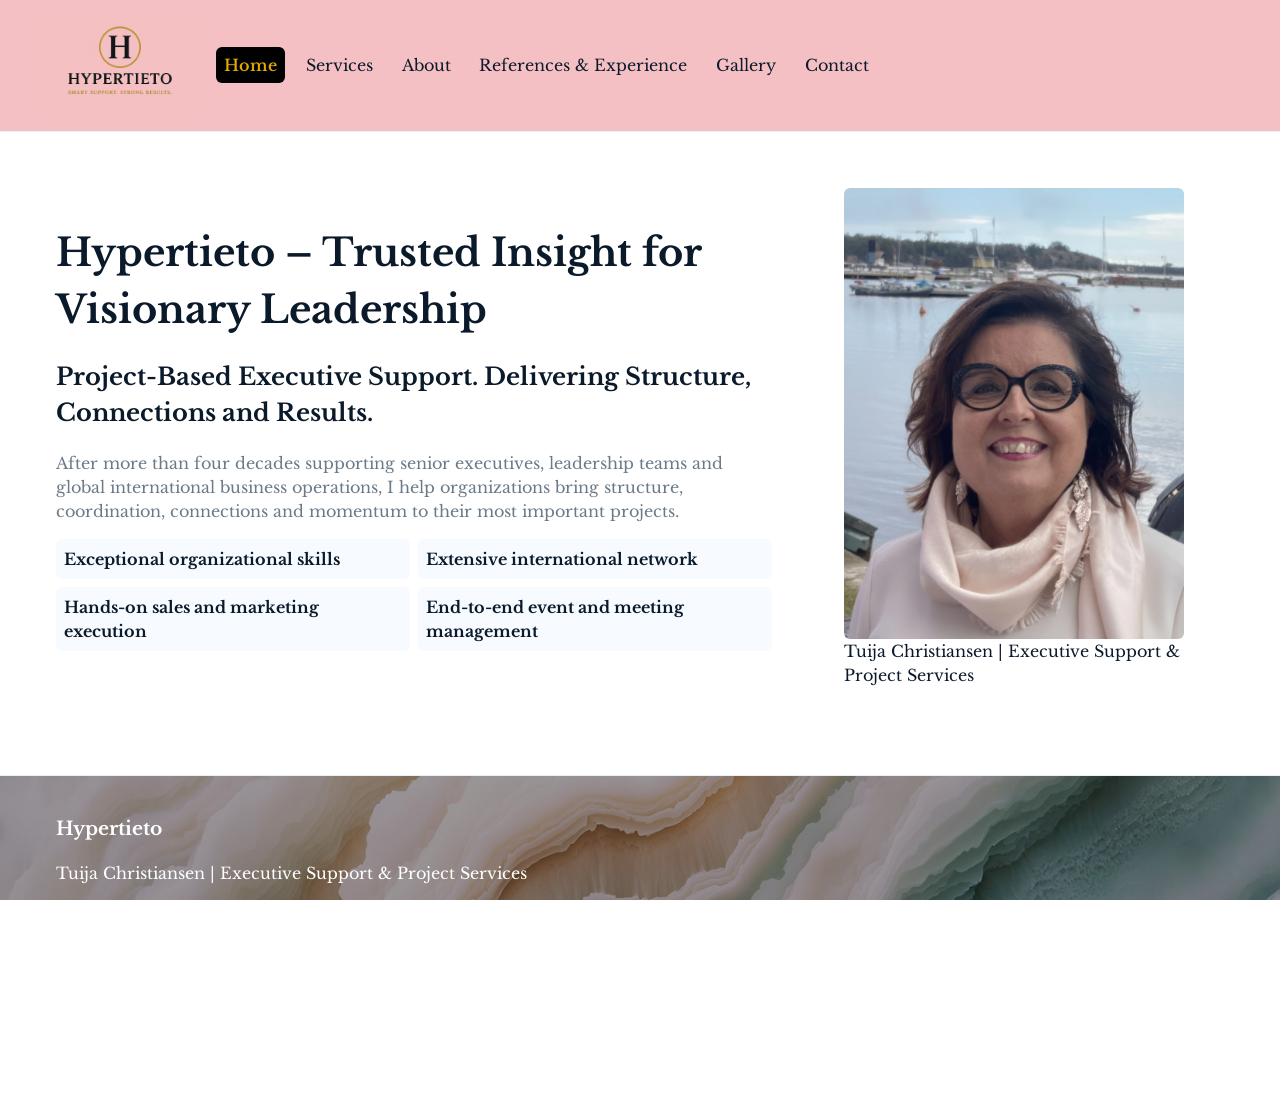
==== commit 4a69ba85: "Update job title for Tuija Christiansen across multiple HTML files for consistency" ====
--- a/en/index.html
+++ b/en/index.html
@@ -184,13 +184,6 @@
 
                 </div>
 
-
-                <!-- ======================================================
-                    DESKTOP-KUVA
-
-                    Näkyy desktopissa oikealla.
-                    Piilotetaan mobiilissa CSS:llä.
-                ======================================================= -->
                 <figure class="hero-figure hero-figure-desktop">
 
                     <img src="../img/tuija_2.jpg" alt="Tuija Christiansen profile" width="420" height="560">
@@ -218,12 +211,7 @@
             <div>
 
                 <h3>Hypertieto</h3>
-
-                <p>
-                    Tuija Christiansen | Executive Support Consultant | Project Coordination, Events &amp; Executive
-                    Services Across Europe
-                </p>
-
+                <p>Tuija Christiansen | Executive Support &amp; Project Services</p>
 
                 <!-- Yhteystiedot -->
                 <div class="footer-contact">
